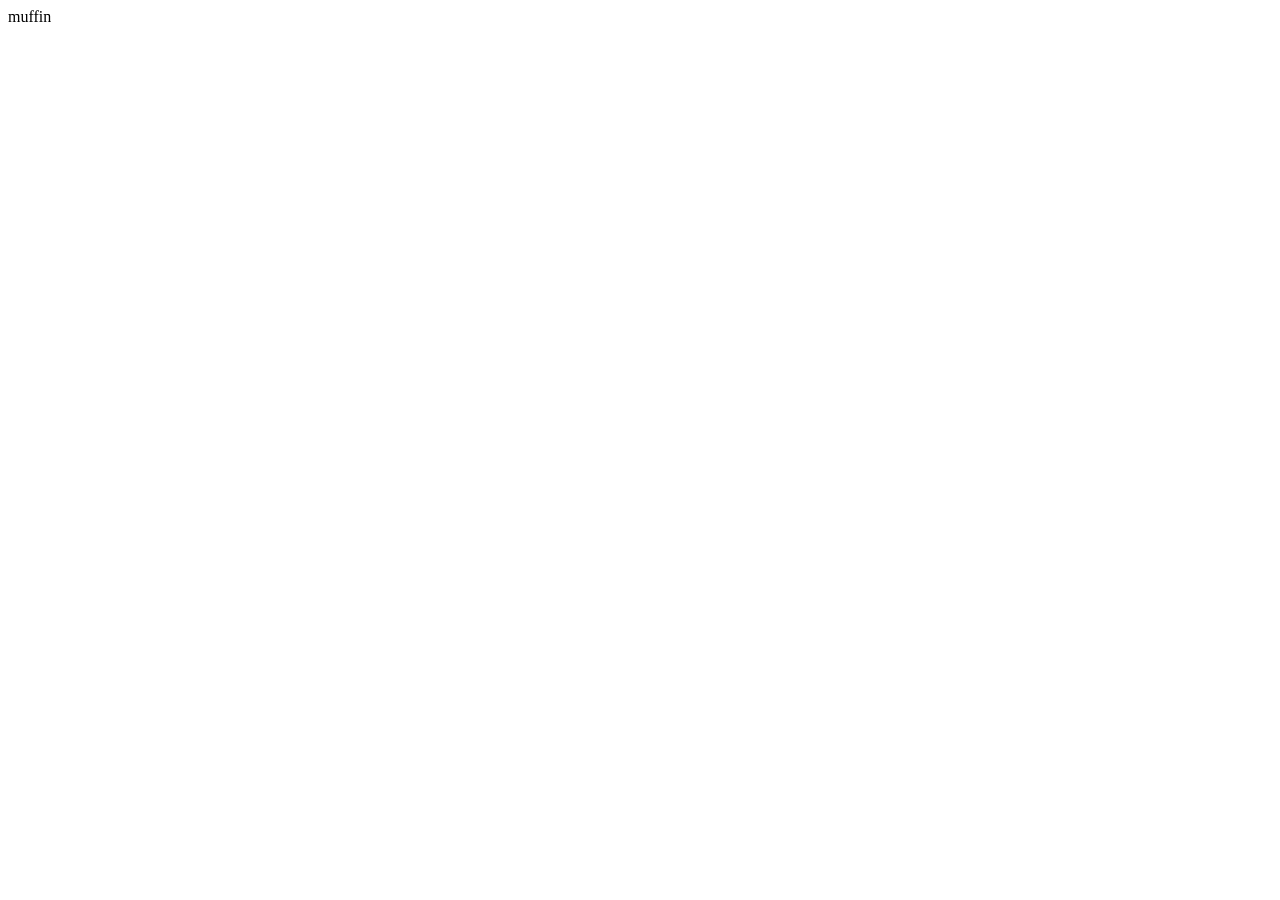
==== index.html @ 1ed97437 "Create index.html" ====
<!DOCTYPE html>
<html lang="en">
<head>
  <meta charset="UTF-8">
  <meta name="viewport" content="width=device-width, initial-scale=1.0">
  <meta http-equiv="X-UA-Compatible" content="ie=edge">
  <title>potato</title>
</head>
<body>
  muffin 
</body>
</html>
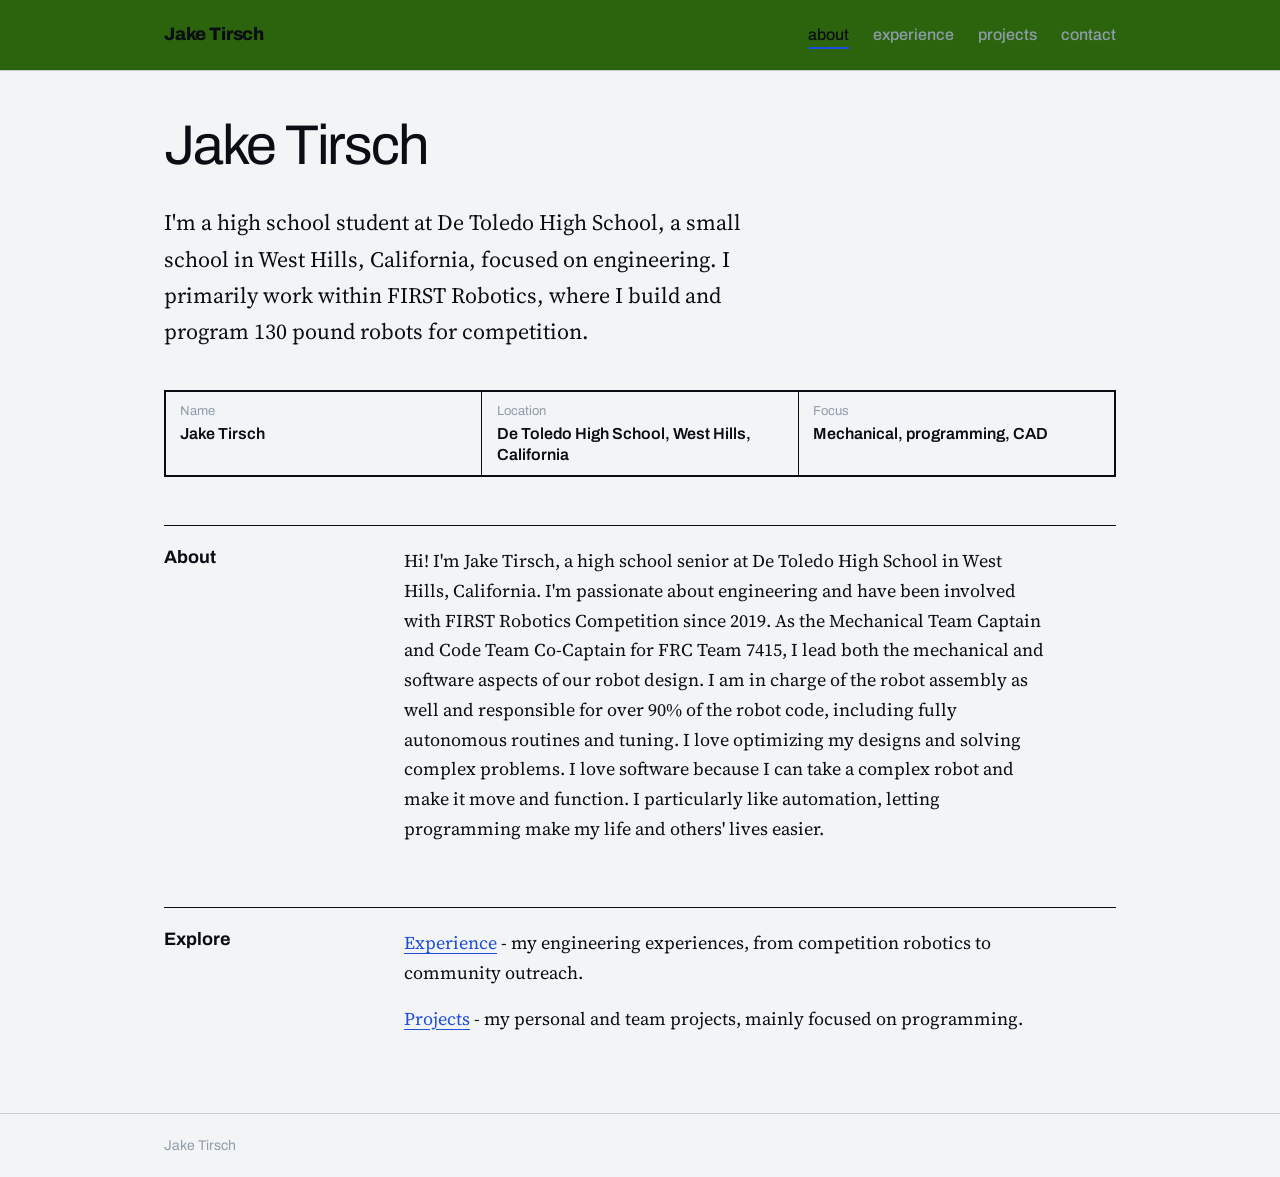
==== commit 714463dd: "Init Commit yay" ====
--- a/index.html
+++ b/index.html
@@ -3,10 +3,62 @@
 <head>
   <meta charset="UTF-8">
   <meta name="viewport" content="width=device-width, initial-scale=1.0">
-  <meta http-equiv="X-UA-Compatible" content="ie=edge">
-  <title>potato</title>
+  <title>Jake Tirsch | Robotics, Mechanical Design &amp; Programming</title>
+  <meta name="description" content="Jake Tirsch is Mechanical Team Captain and Code Team Co-Captain of FRC Team 7415. Robot design, programming, and CAD.">
+  <meta name="theme-color" content="#1D4ED8">
+  <link rel="preconnect" href="https://fonts.googleapis.com">
+  <link rel="preconnect" href="https://fonts.gstatic.com" crossorigin>
+  <link href="https://fonts.googleapis.com/css2?family=Archivo:wght@500;700;800&family=Source+Serif+4:ital,wght@0,400;0,600;1,400&display=swap" rel="stylesheet">
+  <link rel="stylesheet" href="style.css">
 </head>
 <body>
-  muffin 
+  <header class="site-header">
+    <div class="wrap">
+      <a class="brand" href="index.html">Jake Tirsch</a>
+      <nav class="site-nav" aria-label="Main">
+        <ul>
+          <li><a href="index.html" aria-current="page">about</a></li>
+          <li><a href="experience.html">experience</a></li>
+          <li><a href="projects.html">projects</a></li>
+          <li><a href="contact.html">contact</a></li>
+        </ul>
+      </nav>
+    </div>
+  </header>
+
+  <main>
+    <div class="wrap">
+      <div class="measure">
+        <h1 class="hero-name">Jake Tirsch</h1>
+      </div>
+
+      <p class="intro">I'm a high school student at De Toledo High School, a small school in West Hills, California, focused on engineering. I primarily work within FIRST Robotics, where I build and program 130 pound robots for competition.</p>
+
+      <dl class="titleblock">
+        <div><dt>Name</dt><dd>Jake Tirsch</dd></div>
+        <div><dt>Location</dt><dd>De Toledo High School, West Hills, California</dd></div>
+        <div><dt>Focus</dt><dd>Mechanical, programming, CAD</dd></div>
+      </dl>
+
+      <section class="row" aria-labelledby="about-h">
+        <h2 id="about-h">About</h2>
+        <div class="row-body">
+          <p>Hi! I'm Jake Tirsch, a high school senior at De Toledo High School in West Hills, California. I'm passionate about engineering and have been involved with FIRST Robotics Competition since 2019. As the Mechanical Team Captain and Code Team Co-Captain for FRC Team 7415, I lead both the mechanical and software aspects of our robot design. I am in charge of the robot assembly as well and responsible for over 90% of the robot code, including fully autonomous routines and tuning. I love optimizing my designs and solving complex problems. I love software because I can take a complex robot and make it move and function. I particularly like automation, letting programming make my life and others' lives easier.</p>
+        </div>
+      </section>
+
+      <section class="row" aria-labelledby="explore-h">
+        <h2 id="explore-h">Explore</h2>
+        <div class="row-body">
+          <p><a href="experience.html">Experience</a> - my engineering experiences, from competition robotics to community outreach.</p>
+          <p><a href="projects.html">Projects</a> - my personal and team projects, mainly focused on programming.</p>
+        </div>
+      </section>
+    </div>
+  </main>
+
+  <footer class="site-footer">
+    <div class="wrap">Jake Tirsch</div>
+  </footer>
 </body>
 </html>
--- a/style.css
+++ b/style.css
@@ -0,0 +1,260 @@
+:root {
+  --paper: #F2F4F6;
+  --ink: #0a0d14;
+  --steel: #8f9daa;
+  --rule: #C4CBD4;
+  --blue: #1D4ED8;
+  --darkgreen: #2c640d;
+  --sans: "Archivo", "Helvetica Neue", Arial, sans-serif;
+  --serif: "Source Serif 4", Georgia, "Times New Roman", serif;
+}
+
+*, *::before, *::after { box-sizing: border-box; }
+
+html { -webkit-text-size-adjust: 100%; }
+
+body {
+  margin: 0;
+  background: var(--paper);
+  color: var(--ink);
+  font-family: var(--serif);
+  font-size: 1.125rem;
+  line-height: 1.65;
+}
+
+.wrap {
+  max-width: 62rem;
+  margin: 0 auto;
+  padding: 0 1.25rem;
+}
+
+a { color: var(--blue); text-underline-offset: 0.2em; }
+a:focus-visible {
+  outline: 3px solid var(--blue);
+  outline-offset: 3px;
+  border-radius: 2px;
+}
+
+/* Header and navigation */
+.site-header { border-bottom: 1px solid var(--rule); }
+.site-header .wrap {
+  display: flex;
+  flex-wrap: wrap;
+  align-items: baseline;
+  justify-content: space-between;
+  gap: 0.5rem 2rem;
+  padding-top: 1.25rem;
+  padding-bottom: 1.25rem;
+}
+.site-header {
+  background: var(--darkgreen);
+  border-bottom: 1px solid var(--rule);
+}
+.brand {
+  font-family: var(--sans);
+  font-weight: 800;
+  font-size: 1.125rem;
+  letter-spacing: -0.01em;
+  color: var(--ink);
+  text-decoration: none;
+}
+.site-nav ul {
+  display: flex;
+  flex-wrap: wrap;
+  gap: 0.25rem 1.5rem;
+  list-style: none;
+  margin: 0;
+  padding: 0;
+  font-family: var(--sans);
+  font-weight: 500;
+  font-size: 1rem;
+}
+.site-nav a {
+  color: var(--steel);
+  text-decoration: none;
+  padding: 0.25rem 0;
+  border-bottom: 2px solid transparent;
+}
+.site-nav a:hover { color: var(--ink); }
+.site-nav a[aria-current="page"] {
+  color: var(--ink);
+  border-bottom-color: var(--blue);
+}
+
+main { padding: 3rem 0 4rem; }
+
+/* Headings */
+h1, h2, h3 { font-family: var(--sans); margin: 0; }
+
+.page-title {
+  font-weight: 800;
+  font-size: clamp(2.25rem, 6vw, 3.5rem);
+  line-height: 1.05;
+  letter-spacing: -0.025em;
+}
+.lede {
+  font-size: 1.25rem;
+  max-width: 36rem;
+  margin: 1rem 0 0;
+}
+
+/* Home hero: a dimensioned name and a drawing-style title block */
+.measure { display: inline-block; max-width: 100%; }
+
+.dim {
+  display: flex;
+  align-items: center;
+  gap: 0.75rem;
+  color: var(--blue);
+  font-family: var(--sans);
+  font-weight: 500;
+  font-size: 0.875rem;
+  border-left: 1px solid currentColor;
+  border-right: 1px solid currentColor;
+  padding: 0.35rem 0;
+  margin-bottom: 0.25rem;
+}
+.dim i {
+  display: block;
+  flex: 1;
+  height: 1px;
+  background: currentColor;
+  position: relative;
+}
+.dim i:first-child::before,
+.dim i:last-child::after {
+  content: "";
+  position: absolute;
+  top: -4px;
+  width: 9px;
+  height: 9px;
+  background: currentColor;
+}
+.dim i:first-child::before {
+  left: 0;
+  clip-path: polygon(0 50%, 100% 0, 100% 100%);
+}
+.dim i:last-child::after {
+  right: 0;
+  clip-path: polygon(100% 50%, 0 0, 0 100%);
+}
+
+.hero-name {
+  font-weight: 400;
+  font-size: 	clamp(2rem, 6vw, 3.5rem);
+  line-height: 0.95;
+  letter-spacing: -0.04em;
+}
+.intro {
+  font-size: 1.375rem;
+  max-width: 38rem;
+  margin: 2rem 0 0;
+}
+
+.titleblock {
+  display: grid;
+  grid-template-columns: repeat(auto-fit, minmax(11rem, 1fr));
+  gap: 1px;
+  background: var(--ink);
+  border: 2px solid var(--ink);
+  margin: 2.5rem 0 0;
+  font-family: var(--sans);
+}
+.titleblock > div {
+  background: var(--paper);
+  padding: 0.6rem 0.9rem;
+}
+.titleblock dt {
+  font-size: 0.8125rem;
+  color: var(--steel);
+}
+.titleblock dd {
+  margin: 0;
+  font-weight: 600;
+  font-size: 1rem;
+  line-height: 1.35;
+}
+
+/* Content rows: heading in the left column, content on the right */
+.row {
+  display: grid;
+  grid-template-columns: 12rem 1fr;
+  gap: 1rem 3rem;
+  border-top: 1px solid var(--ink);
+  padding-top: 1.25rem;
+  margin-top: 3rem;
+}
+.row h2 {
+  font-size: 1.125rem;
+  font-weight: 700;
+  line-height: 1.25;
+}
+.row .meta {
+  margin: 0.35rem 0 0;
+  font-family: var(--sans);
+  font-size: 0.875rem;
+  color: var(--steel);
+}
+.row-body { max-width: 40rem; }
+.row-body > :first-child { margin-top: 0; }
+.row-body p { margin: 0 0 1rem; }
+.row-body ul { margin: 0; padding-left: 1.25rem; }
+.row-body li { margin-bottom: 0.6rem; }
+
+.page-head + .row { margin-top: 2.5rem; }
+
+/* Results table */
+table {
+  width: 100%;
+  border-collapse: collapse;
+  font-size: 1rem;
+  line-height: 1.5;
+}
+caption {
+  text-align: left;
+  font-family: var(--sans);
+  font-size: 0.875rem;
+  color: var(--steel);
+  padding-bottom: 0.5rem;
+}
+th, td {
+  text-align: left;
+  vertical-align: top;
+  padding: 0.7rem 1rem 0.7rem 0;
+  border-bottom: 1px solid var(--rule);
+}
+thead th {
+  font-family: var(--sans);
+  font-weight: 500;
+  font-size: 0.875rem;
+  color: var(--steel);
+  border-bottom: 1px solid var(--ink);
+}
+tbody th {
+  font-family: var(--sans);
+  font-weight: 700;
+  width: 38%;
+}
+
+/* Contact */
+.email {
+  font-family: var(--sans);
+  font-weight: 700;
+  font-size: clamp(1.25rem, 4vw, 1.75rem);
+  overflow-wrap: anywhere;
+}
+
+/* Footer */
+.site-footer {
+  border-top: 1px solid var(--rule);
+  font-family: var(--sans);
+  font-size: 0.875rem;
+  color: var(--steel);
+}
+.site-footer .wrap { padding-top: 1.25rem; padding-bottom: 1.25rem; }
+
+@media (max-width: 48rem) {
+  .row { grid-template-columns: 1fr; gap: 0.5rem; }
+  main { padding-top: 2rem; }
+  tbody th { width: 42%; }
+}
